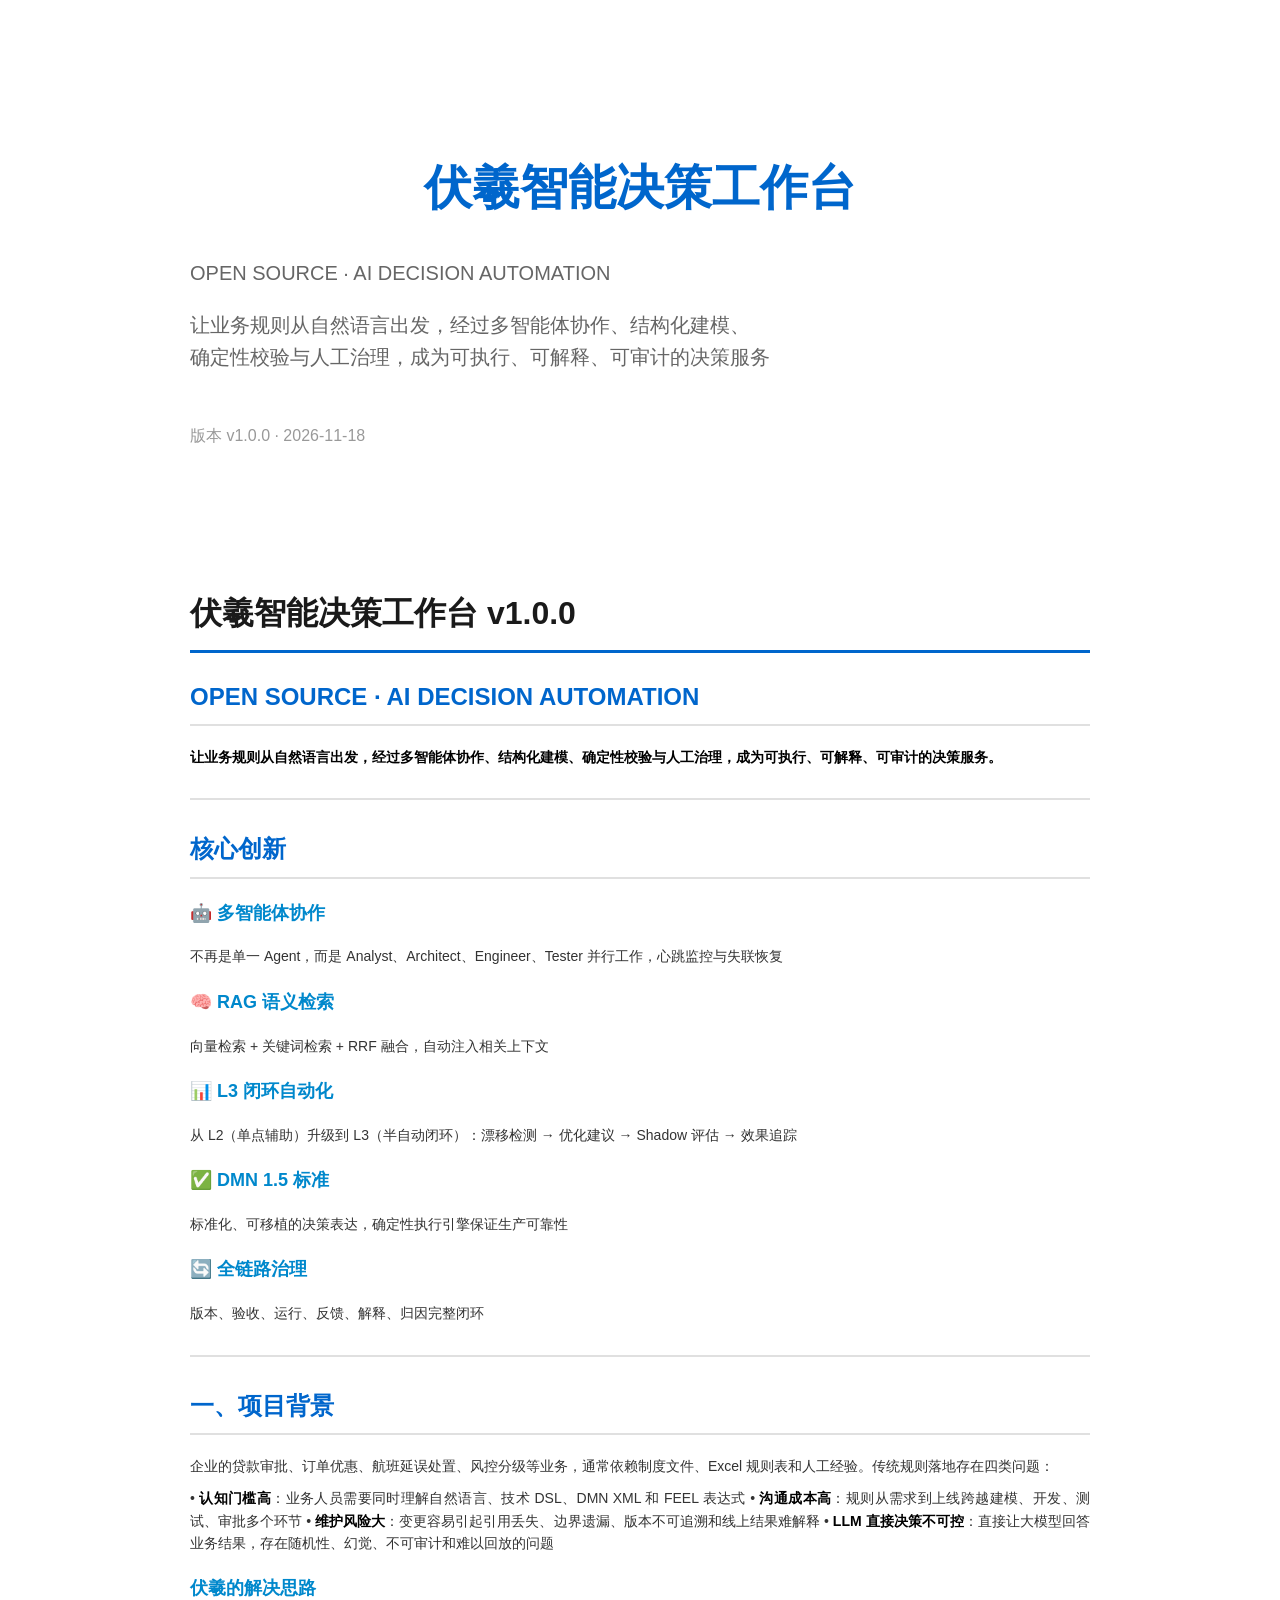
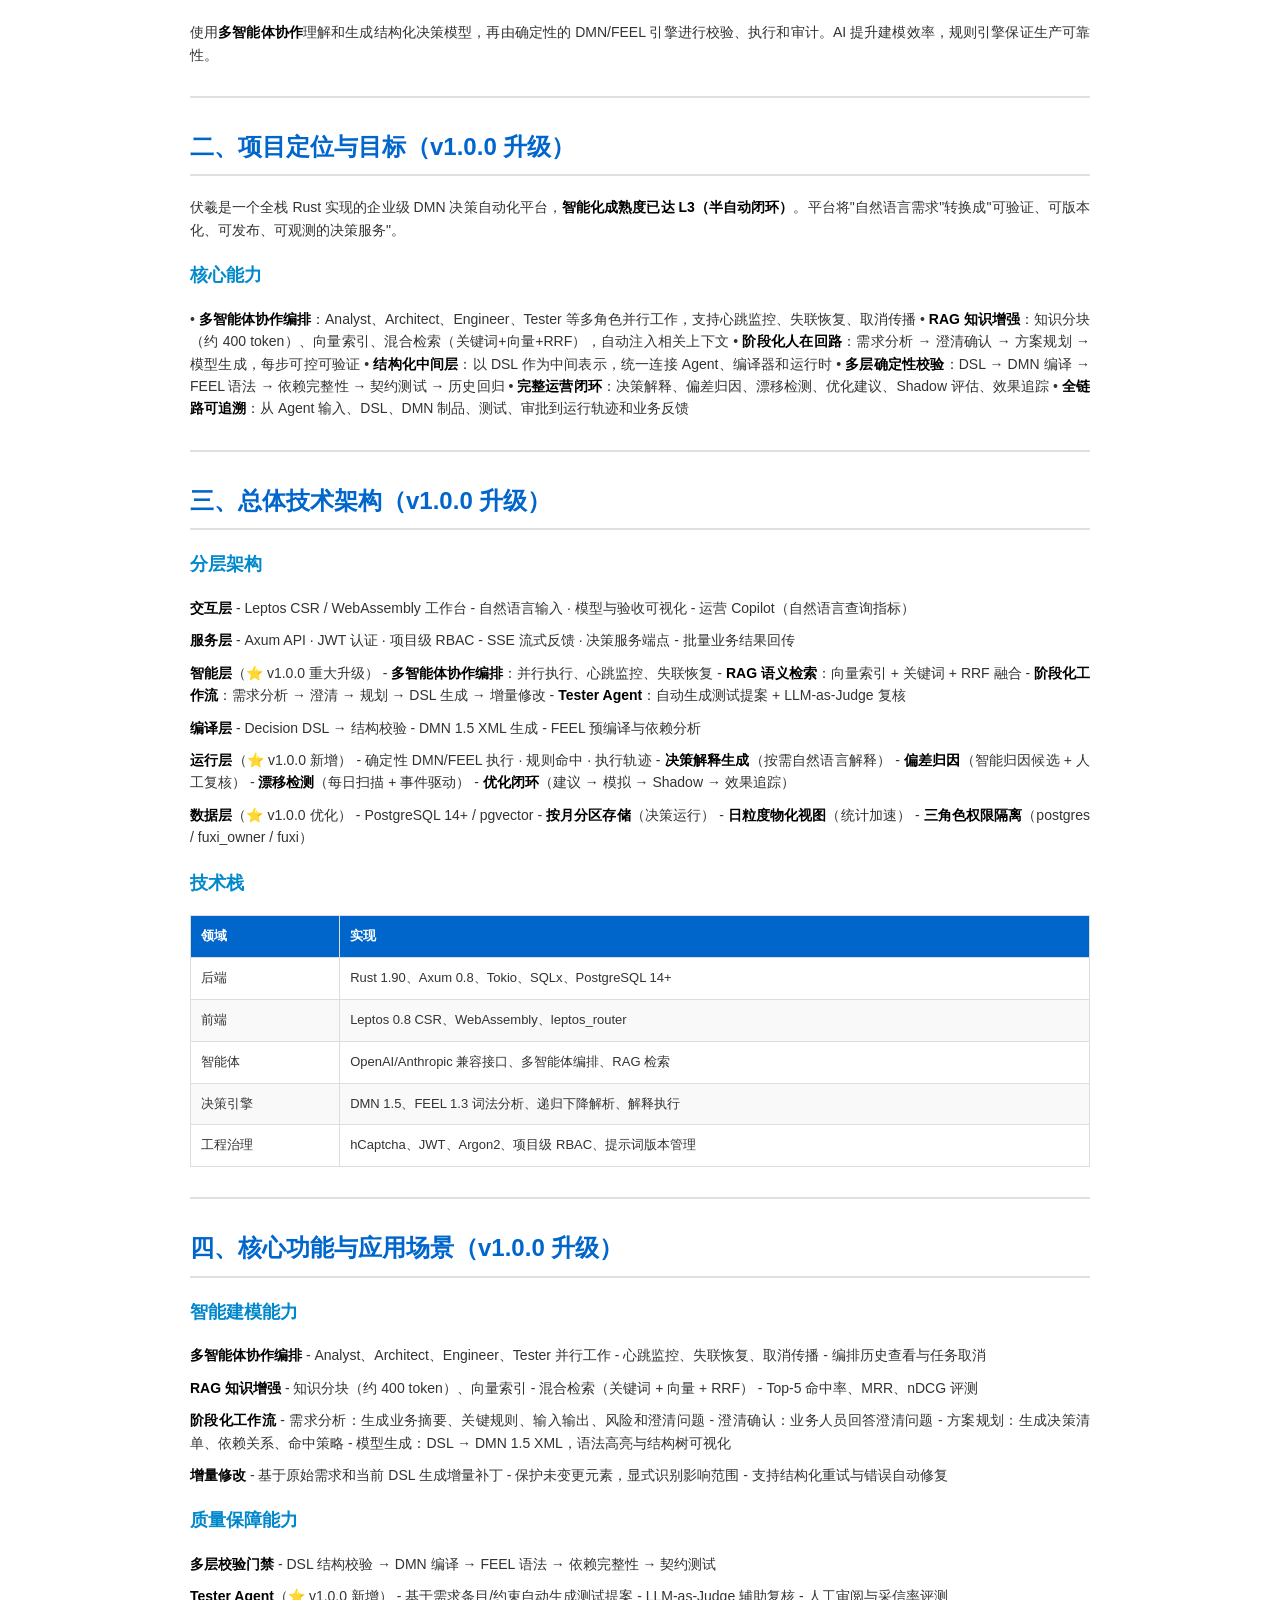
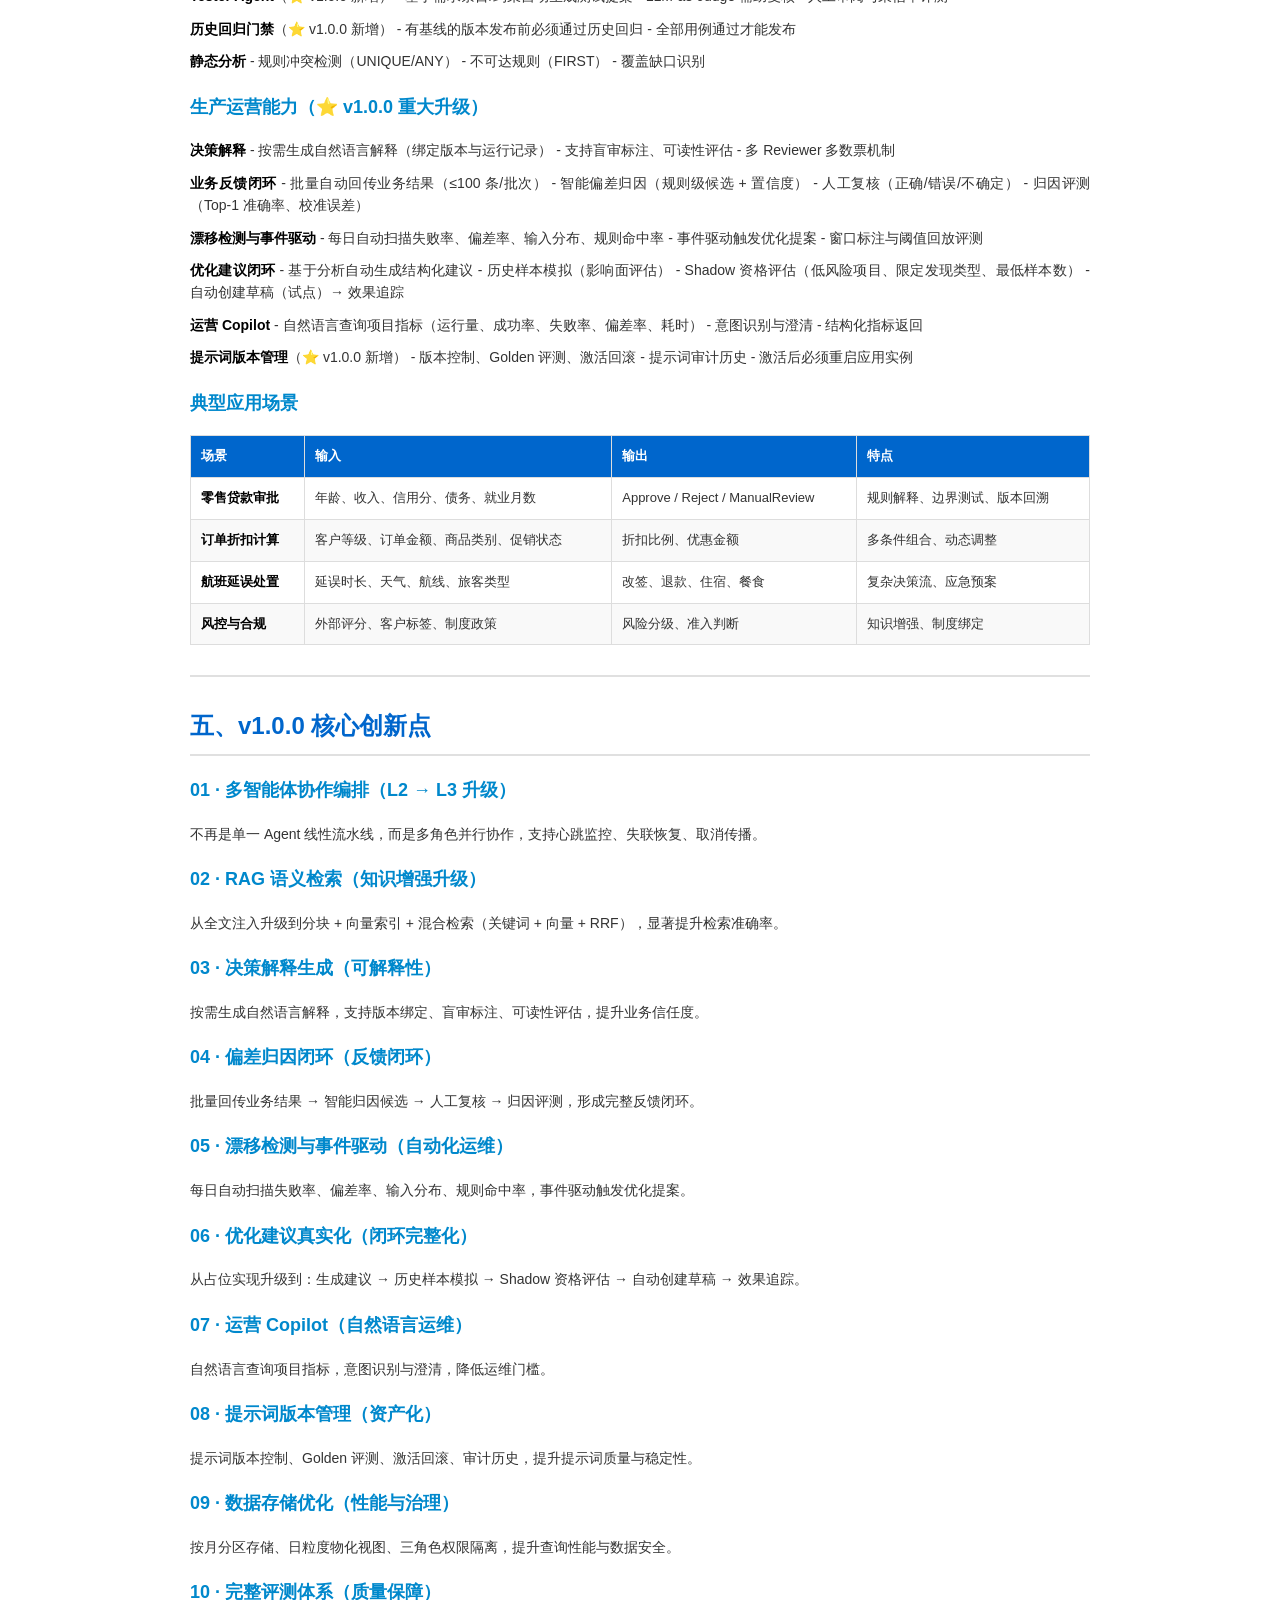
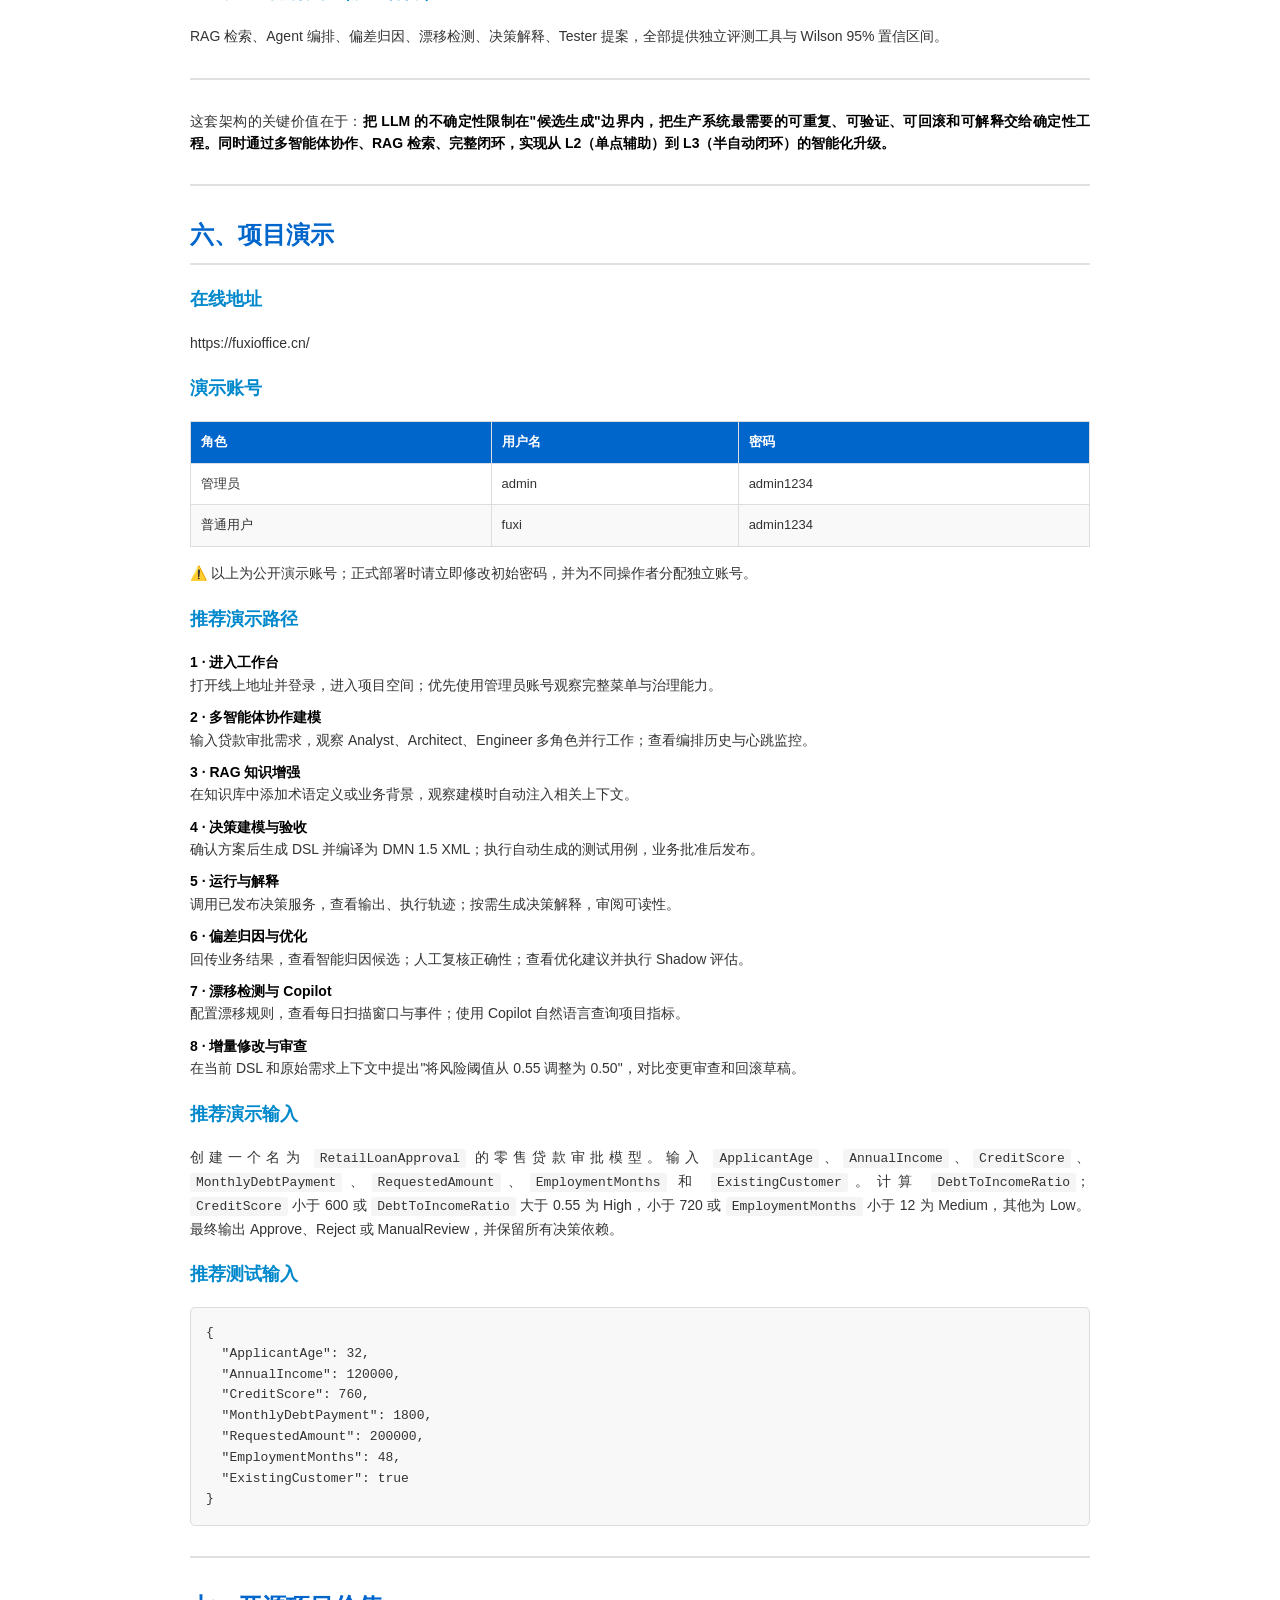
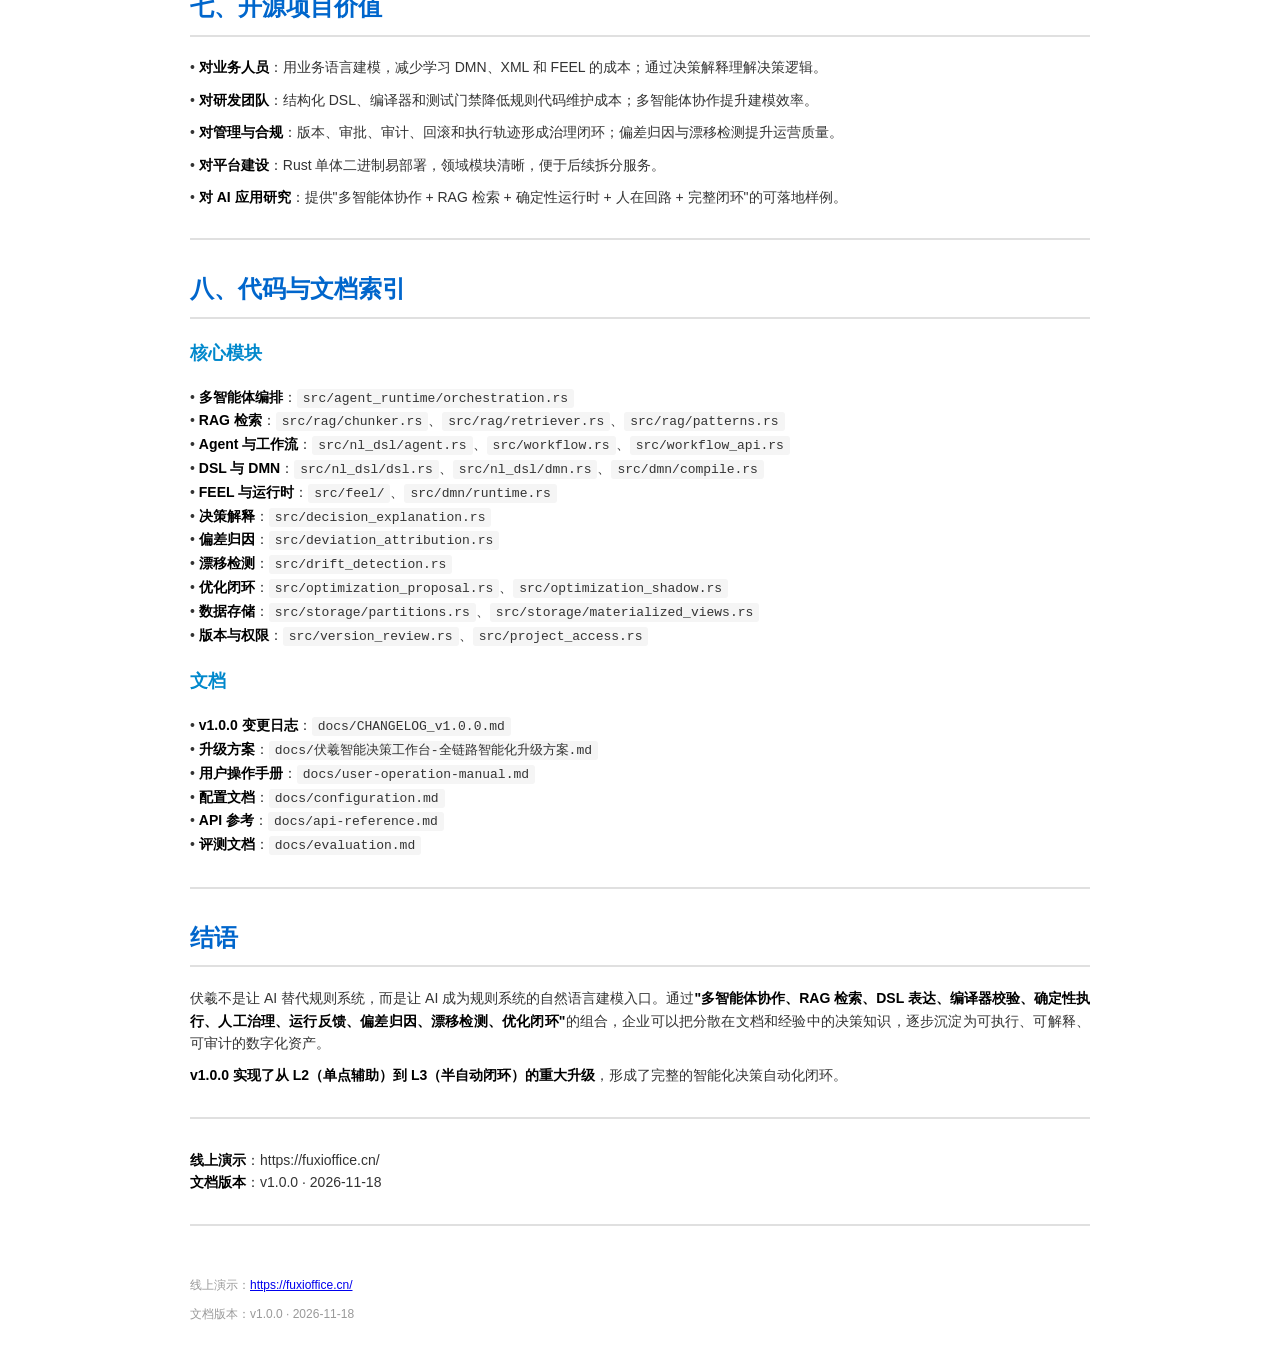
==== docs/project-introduction-v1.0.0.html @ 42975129 "升级1.0.0" ====
<!DOCTYPE html>
<html lang="zh-CN">
<head>
    <meta charset="UTF-8">
    <meta name="viewport" content="width=device-width, initial-scale=1.0">
    <title>伏羲智能决策工作台 v1.0.0 - 产品介绍</title>
    <style>
        @page {
            size: A4;
            margin: 2cm;
        }

        body {
            font-family: -apple-system, BlinkMacSystemFont, "Segoe UI", "PingFang SC", "Hiragino Sans GB", "Microsoft YaHei", "Helvetica Neue", Arial, sans-serif;
            line-height: 1.6;
            color: #333;
            max-width: 900px;
            margin: 0 auto;
            padding: 20px;
            font-size: 14px;
        }

        h1 {
            color: #1a1a1a;
            border-bottom: 3px solid #0066cc;
            padding-bottom: 10px;
            margin-top: 30px;
            font-size: 32px;
        }

        h2 {
            color: #0066cc;
            margin-top: 25px;
            font-size: 24px;
            border-bottom: 2px solid #e0e0e0;
            padding-bottom: 8px;
        }

        h3 {
            color: #0088cc;
            margin-top: 20px;
            font-size: 18px;
        }

        h4 {
            color: #555;
            margin-top: 15px;
            font-size: 16px;
        }

        p {
            margin: 10px 0;
            text-align: justify;
        }

        ul, ol {
            margin: 10px 0;
            padding-left: 30px;
        }

        li {
            margin: 5px 0;
        }

        strong {
            color: #000;
            font-weight: 600;
        }

        code {
            background-color: #f5f5f5;
            padding: 2px 6px;
            border-radius: 3px;
            font-family: "Consolas", "Monaco", "Courier New", monospace;
            font-size: 13px;
        }

        pre {
            background-color: #f8f8f8;
            border: 1px solid #ddd;
            border-radius: 5px;
            padding: 15px;
            overflow-x: auto;
            font-size: 13px;
        }

        pre code {
            background-color: transparent;
            padding: 0;
        }

        table {
            border-collapse: collapse;
            width: 100%;
            margin: 15px 0;
            font-size: 13px;
        }

        th, td {
            border: 1px solid #ddd;
            padding: 10px;
            text-align: left;
        }

        th {
            background-color: #0066cc;
            color: white;
            font-weight: 600;
        }

        tr:nth-child(even) {
            background-color: #f9f9f9;
        }

        hr {
            border: none;
            border-top: 2px solid #e0e0e0;
            margin: 30px 0;
        }

        blockquote {
            border-left: 4px solid #0066cc;
            padding-left: 15px;
            margin-left: 0;
            color: #555;
            font-style: italic;
        }

        .emoji {
            font-size: 1.2em;
        }

        /* 打印样式 */
        @media print {
            body {
                font-size: 12px;
            }

            h1 {
                font-size: 28px;
                page-break-before: always;
            }

            h1:first-of-type {
                page-break-before: avoid;
            }

            h2 {
                font-size: 20px;
                page-break-after: avoid;
            }

            h3 {
                font-size: 16px;
                page-break-after: avoid;
            }

            table, pre {
                page-break-inside: avoid;
            }

            a {
                color: #0066cc;
                text-decoration: none;
            }
        }

        /* 封面样式 */
        .cover {
            text-align: center;
            padding: 100px 0;
            page-break-after: always;
        }

        .cover h1 {
            font-size: 48px;
            color: #0066cc;
            border: none;
            margin-bottom: 20px;
        }

        .cover .subtitle {
            font-size: 20px;
            color: #666;
            margin: 20px 0;
        }

        .cover .version {
            font-size: 16px;
            color: #999;
            margin-top: 50px;
        }
    </style>
</head>
<body>
    <div class="cover">
        <h1>伏羲智能决策工作台</h1>
        <p class="subtitle">OPEN SOURCE · AI DECISION AUTOMATION</p>
        <p class="subtitle">让业务规则从自然语言出发，经过多智能体协作、结构化建模、<br>确定性校验与人工治理，成为可执行、可解释、可审计的决策服务</p>
        <p class="version">版本 v1.0.0 · 2026-11-18</p>
    </div>

    <h1 id="v020">伏羲智能决策工作台 v1.0.0</h1>
<h2 id="open-source-ai-decision-automation">OPEN SOURCE · AI DECISION AUTOMATION</h2>
<p><strong>让业务规则从自然语言出发，经过多智能体协作、结构化建模、确定性校验与人工治理，成为可执行、可解释、可审计的决策服务。</strong></p>
<hr />
<h2 id="_1">核心创新</h2>
<h3 id="_2">🤖 多智能体协作</h3>
<p>不再是单一 Agent，而是 Analyst、Architect、Engineer、Tester 并行工作，心跳监控与失联恢复</p>
<h3 id="rag">🧠 RAG 语义检索</h3>
<p>向量检索 + 关键词检索 + RRF 融合，自动注入相关上下文</p>
<h3 id="l3">📊 L3 闭环自动化</h3>
<p>从 L2（单点辅助）升级到 L3（半自动闭环）：漂移检测 → 优化建议 → Shadow 评估 → 效果追踪</p>
<h3 id="dmn-15">✅ DMN 1.5 标准</h3>
<p>标准化、可移植的决策表达，确定性执行引擎保证生产可靠性</p>
<h3 id="_3">🔄 全链路治理</h3>
<p>版本、验收、运行、反馈、解释、归因完整闭环</p>
<hr />
<h2 id="_4">一、项目背景</h2>
<p>企业的贷款审批、订单优惠、航班延误处置、风控分级等业务，通常依赖制度文件、Excel 规则表和人工经验。传统规则落地存在四类问题：</p>
<p>• <strong>认知门槛高</strong>：业务人员需要同时理解自然语言、技术 DSL、DMN XML 和 FEEL 表达式
• <strong>沟通成本高</strong>：规则从需求到上线跨越建模、开发、测试、审批多个环节
• <strong>维护风险大</strong>：变更容易引起引用丢失、边界遗漏、版本不可追溯和线上结果难解释
• <strong>LLM 直接决策不可控</strong>：直接让大模型回答业务结果，存在随机性、幻觉、不可审计和难以回放的问题</p>
<h3 id="_5">伏羲的解决思路</h3>
<p>使用<strong>多智能体协作</strong>理解和生成结构化决策模型，再由确定性的 DMN/FEEL 引擎进行校验、执行和审计。AI 提升建模效率，规则引擎保证生产可靠性。</p>
<hr />
<h2 id="v020_1">二、项目定位与目标（v1.0.0 升级）</h2>
<p>伏羲是一个全栈 Rust 实现的企业级 DMN 决策自动化平台，<strong>智能化成熟度已达 L3（半自动闭环）</strong>。平台将"自然语言需求"转换成"可验证、可版本化、可发布、可观测的决策服务"。</p>
<h3 id="_6">核心能力</h3>
<p>• <strong>多智能体协作编排</strong>：Analyst、Architect、Engineer、Tester 等多角色并行工作，支持心跳监控、失联恢复、取消传播
• <strong>RAG 知识增强</strong>：知识分块（约 400 token）、向量索引、混合检索（关键词+向量+RRF），自动注入相关上下文
• <strong>阶段化人在回路</strong>：需求分析 → 澄清确认 → 方案规划 → 模型生成，每步可控可验证
• <strong>结构化中间层</strong>：以 DSL 作为中间表示，统一连接 Agent、编译器和运行时
• <strong>多层确定性校验</strong>：DSL → DMN 编译 → FEEL 语法 → 依赖完整性 → 契约测试 → 历史回归
• <strong>完整运营闭环</strong>：决策解释、偏差归因、漂移检测、优化建议、Shadow 评估、效果追踪
• <strong>全链路可追溯</strong>：从 Agent 输入、DSL、DMN 制品、测试、审批到运行轨迹和业务反馈</p>
<hr />
<h2 id="v020_2">三、总体技术架构（v1.0.0 升级）</h2>
<h3 id="_7">分层架构</h3>
<p><strong>交互层</strong>
- Leptos CSR / WebAssembly 工作台
- 自然语言输入 · 模型与验收可视化
- 运营 Copilot（自然语言查询指标）</p>
<p><strong>服务层</strong>
- Axum API · JWT 认证 · 项目级 RBAC
- SSE 流式反馈 · 决策服务端点
- 批量业务结果回传</p>
<p><strong>智能层</strong>（⭐ v1.0.0 重大升级）
- <strong>多智能体协作编排</strong>：并行执行、心跳监控、失联恢复
- <strong>RAG 语义检索</strong>：向量索引 + 关键词 + RRF 融合
- <strong>阶段化工作流</strong>：需求分析 → 澄清 → 规划 → DSL 生成 → 增量修改
- <strong>Tester Agent</strong>：自动生成测试提案 + LLM-as-Judge 复核</p>
<p><strong>编译层</strong>
- Decision DSL → 结构校验
- DMN 1.5 XML 生成
- FEEL 预编译与依赖分析</p>
<p><strong>运行层</strong>（⭐ v1.0.0 新增）
- 确定性 DMN/FEEL 执行 · 规则命中 · 执行轨迹
- <strong>决策解释生成</strong>（按需自然语言解释）
- <strong>偏差归因</strong>（智能归因候选 + 人工复核）
- <strong>漂移检测</strong>（每日扫描 + 事件驱动）
- <strong>优化闭环</strong>（建议 → 模拟 → Shadow → 效果追踪）</p>
<p><strong>数据层</strong>（⭐ v1.0.0 优化）
- PostgreSQL 14+ / pgvector
- <strong>按月分区存储</strong>（决策运行）
- <strong>日粒度物化视图</strong>（统计加速）
- <strong>三角色权限隔离</strong>（postgres / fuxi_owner / fuxi）</p>
<h3 id="_8">技术栈</h3>
<table>
<thead>
<tr>
<th>领域</th>
<th>实现</th>
</tr>
</thead>
<tbody>
<tr>
<td>后端</td>
<td>Rust 1.90、Axum 0.8、Tokio、SQLx、PostgreSQL 14+</td>
</tr>
<tr>
<td>前端</td>
<td>Leptos 0.8 CSR、WebAssembly、leptos_router</td>
</tr>
<tr>
<td>智能体</td>
<td>OpenAI/Anthropic 兼容接口、多智能体编排、RAG 检索</td>
</tr>
<tr>
<td>决策引擎</td>
<td>DMN 1.5、FEEL 1.3 词法分析、递归下降解析、解释执行</td>
</tr>
<tr>
<td>工程治理</td>
<td>hCaptcha、JWT、Argon2、项目级 RBAC、提示词版本管理</td>
</tr>
</tbody>
</table>
<hr />
<h2 id="v020_3">四、核心功能与应用场景（v1.0.0 升级）</h2>
<h3 id="_9">智能建模能力</h3>
<p><strong>多智能体协作编排</strong>
- Analyst、Architect、Engineer、Tester 并行工作
- 心跳监控、失联恢复、取消传播
- 编排历史查看与任务取消</p>
<p><strong>RAG 知识增强</strong>
- 知识分块（约 400 token）、向量索引
- 混合检索（关键词 + 向量 + RRF）
- Top-5 命中率、MRR、nDCG 评测</p>
<p><strong>阶段化工作流</strong>
- 需求分析：生成业务摘要、关键规则、输入输出、风险和澄清问题
- 澄清确认：业务人员回答澄清问题
- 方案规划：生成决策清单、依赖关系、命中策略
- 模型生成：DSL → DMN 1.5 XML，语法高亮与结构树可视化</p>
<p><strong>增量修改</strong>
- 基于原始需求和当前 DSL 生成增量补丁
- 保护未变更元素，显式识别影响范围
- 支持结构化重试与错误自动修复</p>
<h3 id="_10">质量保障能力</h3>
<p><strong>多层校验门禁</strong>
- DSL 结构校验 → DMN 编译 → FEEL 语法 → 依赖完整性 → 契约测试</p>
<p><strong>Tester Agent</strong>（⭐ v1.0.0 新增）
- 基于需求条目/约束自动生成测试提案
- LLM-as-Judge 辅助复核
- 人工审阅与采信率评测</p>
<p><strong>历史回归门禁</strong>（⭐ v1.0.0 新增）
- 有基线的版本发布前必须通过历史回归
- 全部用例通过才能发布</p>
<p><strong>静态分析</strong>
- 规则冲突检测（UNIQUE/ANY）
- 不可达规则（FIRST）
- 覆盖缺口识别</p>
<h3 id="v020_4">生产运营能力（⭐ v1.0.0 重大升级）</h3>
<p><strong>决策解释</strong>
- 按需生成自然语言解释（绑定版本与运行记录）
- 支持盲审标注、可读性评估
- 多 Reviewer 多数票机制</p>
<p><strong>业务反馈闭环</strong>
- 批量自动回传业务结果（≤100 条/批次）
- 智能偏差归因（规则级候选 + 置信度）
- 人工复核（正确/错误/不确定）
- 归因评测（Top-1 准确率、校准误差）</p>
<p><strong>漂移检测与事件驱动</strong>
- 每日自动扫描失败率、偏差率、输入分布、规则命中率
- 事件驱动触发优化提案
- 窗口标注与阈值回放评测</p>
<p><strong>优化建议闭环</strong>
- 基于分析自动生成结构化建议
- 历史样本模拟（影响面评估）
- Shadow 资格评估（低风险项目、限定发现类型、最低样本数）
- 自动创建草稿（试点）→ 效果追踪</p>
<p><strong>运营 Copilot</strong>
- 自然语言查询项目指标（运行量、成功率、失败率、偏差率、耗时）
- 意图识别与澄清
- 结构化指标返回</p>
<p><strong>提示词版本管理</strong>（⭐ v1.0.0 新增）
- 版本控制、Golden 评测、激活回滚
- 提示词审计历史
- 激活后必须重启应用实例</p>
<h3 id="_11">典型应用场景</h3>
<table>
<thead>
<tr>
<th>场景</th>
<th>输入</th>
<th>输出</th>
<th>特点</th>
</tr>
</thead>
<tbody>
<tr>
<td><strong>零售贷款审批</strong></td>
<td>年龄、收入、信用分、债务、就业月数</td>
<td>Approve / Reject / ManualReview</td>
<td>规则解释、边界测试、版本回溯</td>
</tr>
<tr>
<td><strong>订单折扣计算</strong></td>
<td>客户等级、订单金额、商品类别、促销状态</td>
<td>折扣比例、优惠金额</td>
<td>多条件组合、动态调整</td>
</tr>
<tr>
<td><strong>航班延误处置</strong></td>
<td>延误时长、天气、航线、旅客类型</td>
<td>改签、退款、住宿、餐食</td>
<td>复杂决策流、应急预案</td>
</tr>
<tr>
<td><strong>风控与合规</strong></td>
<td>外部评分、客户标签、制度政策</td>
<td>风险分级、准入判断</td>
<td>知识增强、制度绑定</td>
</tr>
</tbody>
</table>
<hr />
<h2 id="v020_5">五、v1.0.0 核心创新点</h2>
<h3 id="01-l2-l3">01 · 多智能体协作编排（L2 → L3 升级）</h3>
<p>不再是单一 Agent 线性流水线，而是多角色并行协作，支持心跳监控、失联恢复、取消传播。</p>
<h3 id="02-rag">02 · RAG 语义检索（知识增强升级）</h3>
<p>从全文注入升级到分块 + 向量索引 + 混合检索（关键词 + 向量 + RRF），显著提升检索准确率。</p>
<h3 id="03">03 · 决策解释生成（可解释性）</h3>
<p>按需生成自然语言解释，支持版本绑定、盲审标注、可读性评估，提升业务信任度。</p>
<h3 id="04">04 · 偏差归因闭环（反馈闭环）</h3>
<p>批量回传业务结果 → 智能归因候选 → 人工复核 → 归因评测，形成完整反馈闭环。</p>
<h3 id="05">05 · 漂移检测与事件驱动（自动化运维）</h3>
<p>每日自动扫描失败率、偏差率、输入分布、规则命中率，事件驱动触发优化提案。</p>
<h3 id="06">06 · 优化建议真实化（闭环完整化）</h3>
<p>从占位实现升级到：生成建议 → 历史样本模拟 → Shadow 资格评估 → 自动创建草稿 → 效果追踪。</p>
<h3 id="07-copilot">07 · 运营 Copilot（自然语言运维）</h3>
<p>自然语言查询项目指标，意图识别与澄清，降低运维门槛。</p>
<h3 id="08">08 · 提示词版本管理（资产化）</h3>
<p>提示词版本控制、Golden 评测、激活回滚、审计历史，提升提示词质量与稳定性。</p>
<h3 id="09">09 · 数据存储优化（性能与治理）</h3>
<p>按月分区存储、日粒度物化视图、三角色权限隔离，提升查询性能与数据安全。</p>
<h3 id="10">10 · 完整评测体系（质量保障）</h3>
<p>RAG 检索、Agent 编排、偏差归因、漂移检测、决策解释、Tester 提案，全部提供独立评测工具与 Wilson 95% 置信区间。</p>
<hr />
<p>这套架构的关键价值在于：<strong>把 LLM 的不确定性限制在"候选生成"边界内，把生产系统最需要的可重复、可验证、可回滚和可解释交给确定性工程。同时通过多智能体协作、RAG 检索、完整闭环，实现从 L2（单点辅助）到 L3（半自动闭环）的智能化升级。</strong></p>
<hr />
<h2 id="_12">六、项目演示</h2>
<h3 id="_13">在线地址</h3>
<p>https://fuxioffice.cn/</p>
<h3 id="_14">演示账号</h3>
<table>
<thead>
<tr>
<th>角色</th>
<th>用户名</th>
<th>密码</th>
</tr>
</thead>
<tbody>
<tr>
<td>管理员</td>
<td>admin</td>
<td>admin1234</td>
</tr>
<tr>
<td>普通用户</td>
<td>fuxi</td>
<td>admin1234</td>
</tr>
</tbody>
</table>
<p>⚠️ 以上为公开演示账号；正式部署时请立即修改初始密码，并为不同操作者分配独立账号。</p>
<h3 id="_15">推荐演示路径</h3>
<p><strong>1 · 进入工作台</strong><br />
打开线上地址并登录，进入项目空间；优先使用管理员账号观察完整菜单与治理能力。</p>
<p><strong>2 · 多智能体协作建模</strong><br />
输入贷款审批需求，观察 Analyst、Architect、Engineer 多角色并行工作；查看编排历史与心跳监控。</p>
<p><strong>3 · RAG 知识增强</strong><br />
在知识库中添加术语定义或业务背景，观察建模时自动注入相关上下文。</p>
<p><strong>4 · 决策建模与验收</strong><br />
确认方案后生成 DSL 并编译为 DMN 1.5 XML；执行自动生成的测试用例，业务批准后发布。</p>
<p><strong>5 · 运行与解释</strong><br />
调用已发布决策服务，查看输出、执行轨迹；按需生成决策解释，审阅可读性。</p>
<p><strong>6 · 偏差归因与优化</strong><br />
回传业务结果，查看智能归因候选；人工复核正确性；查看优化建议并执行 Shadow 评估。</p>
<p><strong>7 · 漂移检测与 Copilot</strong><br />
配置漂移规则，查看每日扫描窗口与事件；使用 Copilot 自然语言查询项目指标。</p>
<p><strong>8 · 增量修改与审查</strong><br />
在当前 DSL 和原始需求上下文中提出"将风险阈值从 0.55 调整为 0.50"，对比变更审查和回滚草稿。</p>
<h3 id="_16">推荐演示输入</h3>
<p>创建一个名为 <code>RetailLoanApproval</code> 的零售贷款审批模型。输入 <code>ApplicantAge</code>、<code>AnnualIncome</code>、<code>CreditScore</code>、<code>MonthlyDebtPayment</code>、<code>RequestedAmount</code>、<code>EmploymentMonths</code> 和 <code>ExistingCustomer</code>。计算 <code>DebtToIncomeRatio</code>；<code>CreditScore</code> 小于 600 或 <code>DebtToIncomeRatio</code> 大于 0.55 为 High，小于 720 或 <code>EmploymentMonths</code> 小于 12 为 Medium，其他为 Low。最终输出 Approve、Reject 或 ManualReview，并保留所有决策依赖。</p>
<h3 id="_17">推荐测试输入</h3>
<pre class="codehilite"><code class="language-json">{
  &quot;ApplicantAge&quot;: 32,
  &quot;AnnualIncome&quot;: 120000,
  &quot;CreditScore&quot;: 760,
  &quot;MonthlyDebtPayment&quot;: 1800,
  &quot;RequestedAmount&quot;: 200000,
  &quot;EmploymentMonths&quot;: 48,
  &quot;ExistingCustomer&quot;: true
}
</code></pre>

<hr />
<h2 id="_18">七、开源项目价值</h2>
<p>• <strong>对业务人员</strong>：用业务语言建模，减少学习 DMN、XML 和 FEEL 的成本；通过决策解释理解决策逻辑。</p>
<p>• <strong>对研发团队</strong>：结构化 DSL、编译器和测试门禁降低规则代码维护成本；多智能体协作提升建模效率。</p>
<p>• <strong>对管理与合规</strong>：版本、审批、审计、回滚和执行轨迹形成治理闭环；偏差归因与漂移检测提升运营质量。</p>
<p>• <strong>对平台建设</strong>：Rust 单体二进制易部署，领域模块清晰，便于后续拆分服务。</p>
<p>• <strong>对 AI 应用研究</strong>：提供"多智能体协作 + RAG 检索 + 确定性运行时 + 人在回路 + 完整闭环"的可落地样例。</p>
<hr />
<h2 id="_19">八、代码与文档索引</h2>
<h3 id="_20">核心模块</h3>
<p>• <strong>多智能体编排</strong>：<code>src/agent_runtime/orchestration.rs</code><br />
• <strong>RAG 检索</strong>：<code>src/rag/chunker.rs</code>、<code>src/rag/retriever.rs</code>、<code>src/rag/patterns.rs</code><br />
• <strong>Agent 与工作流</strong>：<code>src/nl_dsl/agent.rs</code>、<code>src/workflow.rs</code>、<code>src/workflow_api.rs</code><br />
• <strong>DSL 与 DMN</strong>：<code>src/nl_dsl/dsl.rs</code>、<code>src/nl_dsl/dmn.rs</code>、<code>src/dmn/compile.rs</code><br />
• <strong>FEEL 与运行时</strong>：<code>src/feel/</code>、<code>src/dmn/runtime.rs</code><br />
• <strong>决策解释</strong>：<code>src/decision_explanation.rs</code><br />
• <strong>偏差归因</strong>：<code>src/deviation_attribution.rs</code><br />
• <strong>漂移检测</strong>：<code>src/drift_detection.rs</code><br />
• <strong>优化闭环</strong>：<code>src/optimization_proposal.rs</code>、<code>src/optimization_shadow.rs</code><br />
• <strong>数据存储</strong>：<code>src/storage/partitions.rs</code>、<code>src/storage/materialized_views.rs</code><br />
• <strong>版本与权限</strong>：<code>src/version_review.rs</code>、<code>src/project_access.rs</code></p>
<h3 id="_21">文档</h3>
<p>• <strong>v1.0.0 变更日志</strong>：<code>docs/CHANGELOG_v1.0.0.md</code><br />
• <strong>升级方案</strong>：<code>docs/伏羲智能决策工作台-全链路智能化升级方案.md</code><br />
• <strong>用户操作手册</strong>：<code>docs/user-operation-manual.md</code><br />
• <strong>配置文档</strong>：<code>docs/configuration.md</code><br />
• <strong>API 参考</strong>：<code>docs/api-reference.md</code><br />
• <strong>评测文档</strong>：<code>docs/evaluation.md</code></p>
<hr />
<h2 id="_22">结语</h2>
<p>伏羲不是让 AI 替代规则系统，而是让 AI 成为规则系统的自然语言建模入口。通过<strong>"多智能体协作、RAG 检索、DSL 表达、编译器校验、确定性执行、人工治理、运行反馈、偏差归因、漂移检测、优化闭环"</strong>的组合，企业可以把分散在文档和经验中的决策知识，逐步沉淀为可执行、可解释、可审计的数字化资产。</p>
<p><strong>v1.0.0 实现了从 L2（单点辅助）到 L3（半自动闭环）的重大升级</strong>，形成了完整的智能化决策自动化闭环。</p>
<hr />
<p><strong>线上演示</strong>：https://fuxioffice.cn/<br />
<strong>文档版本</strong>：v1.0.0 · 2026-11-18</p>

    <hr>
    <footer style="text-align: center; color: #999; font-size: 12px; margin-top: 50px;">
        <p>线上演示：<a href="https://fuxioffice.cn/">https://fuxioffice.cn/</a></p>
        <p>文档版本：v1.0.0 · 2026-11-18</p>
    </footer>
</body>
</html>
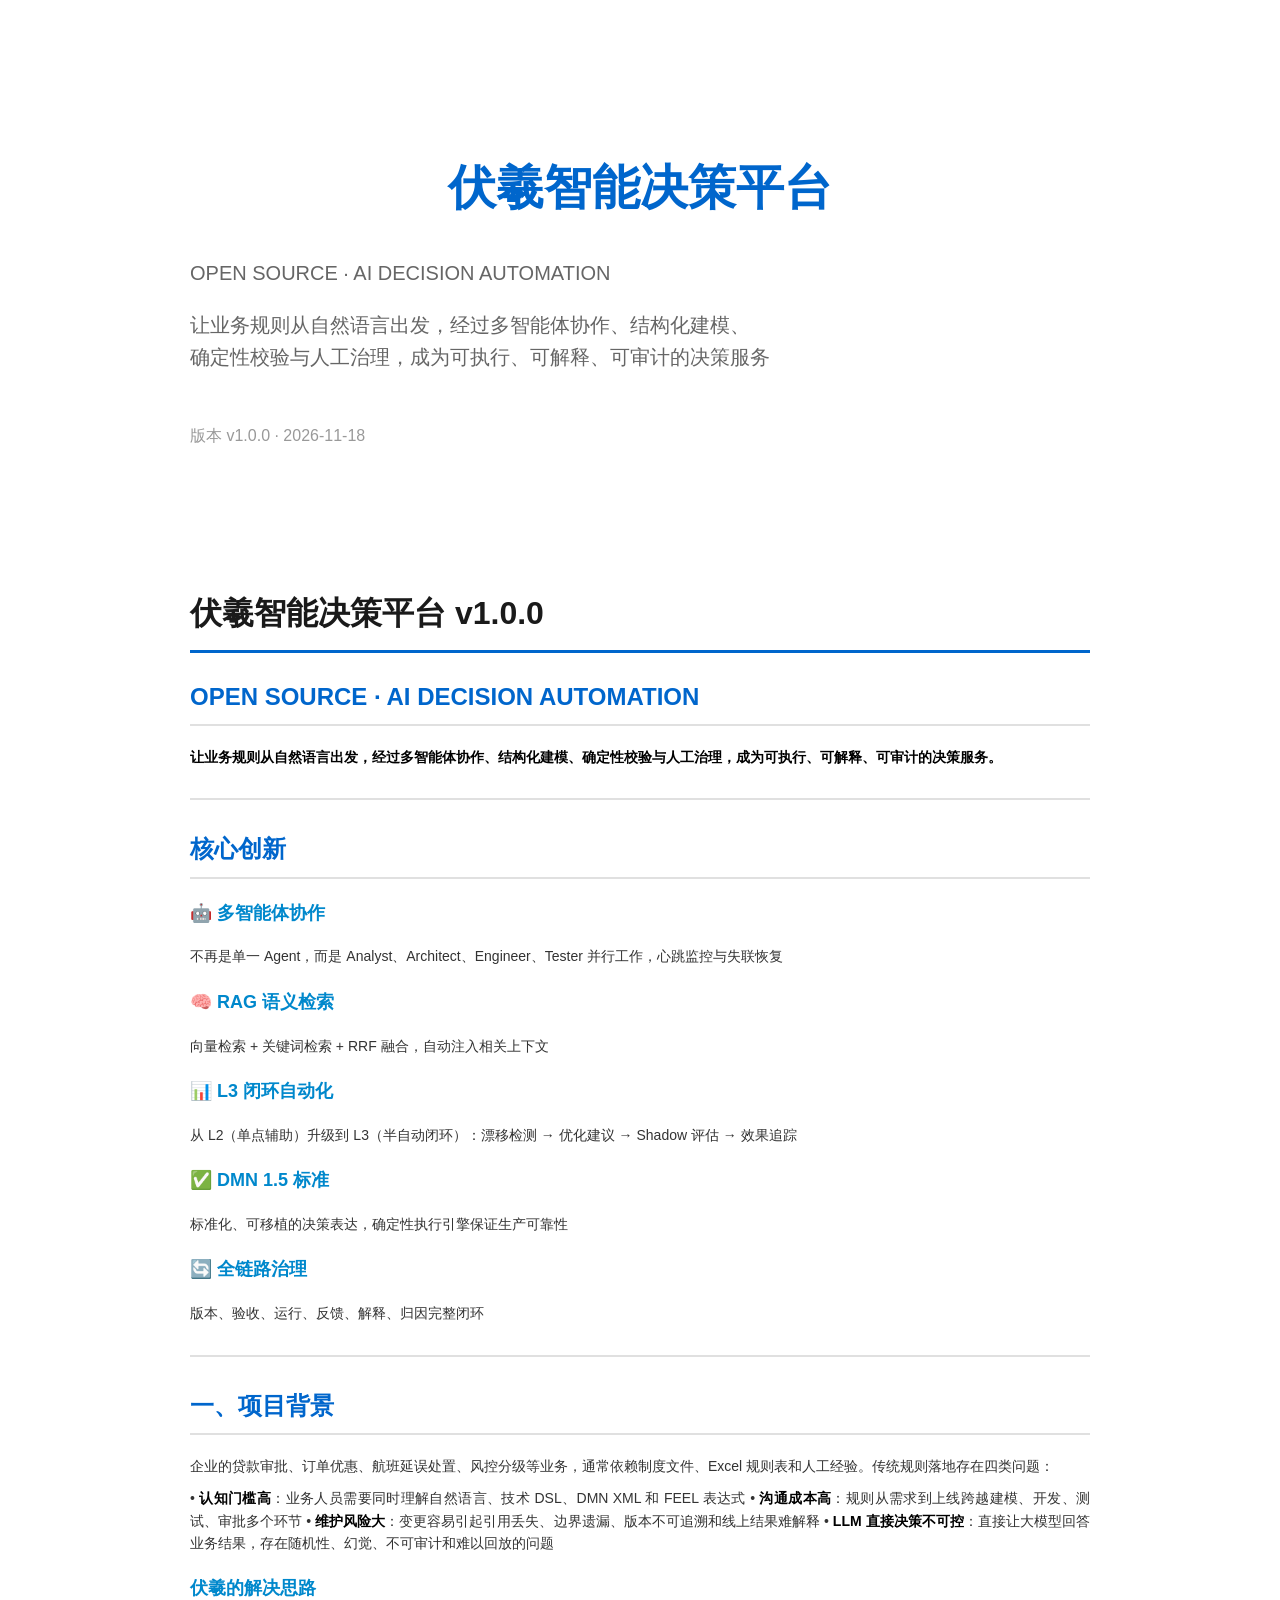
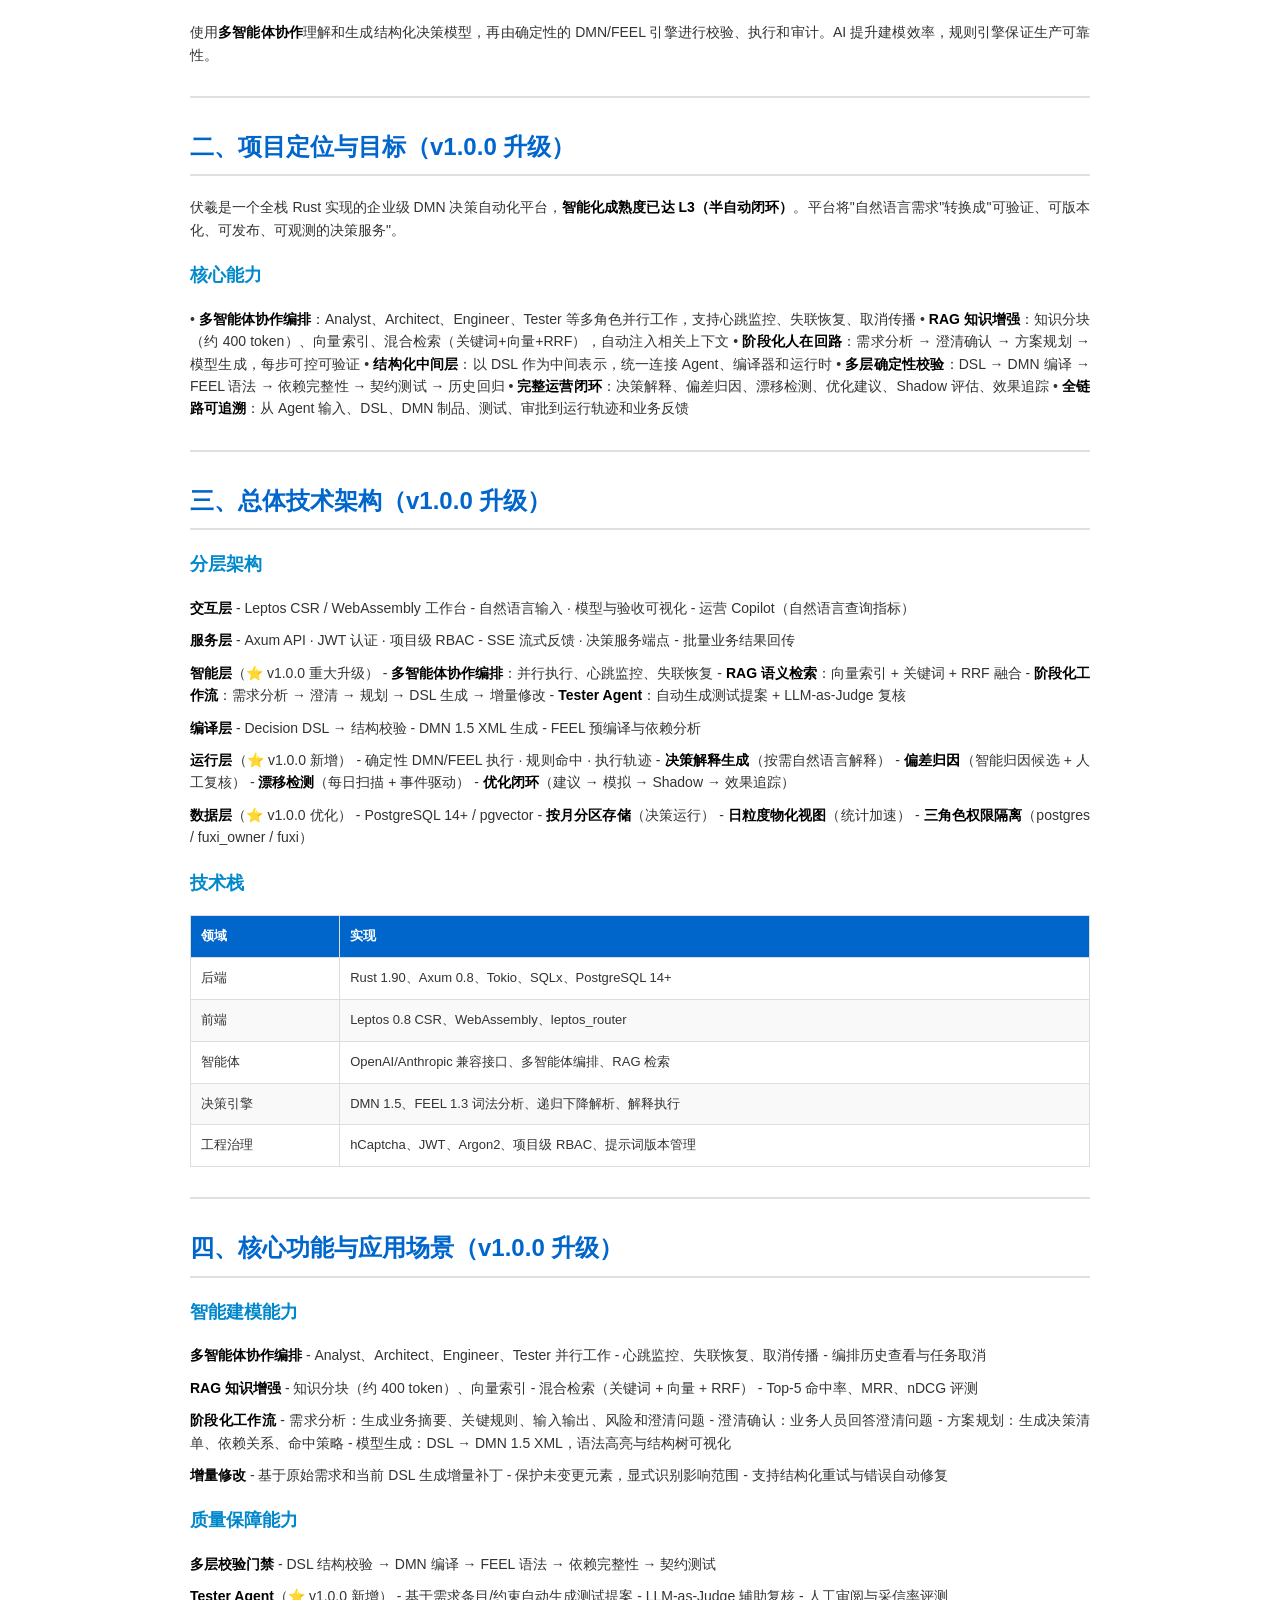
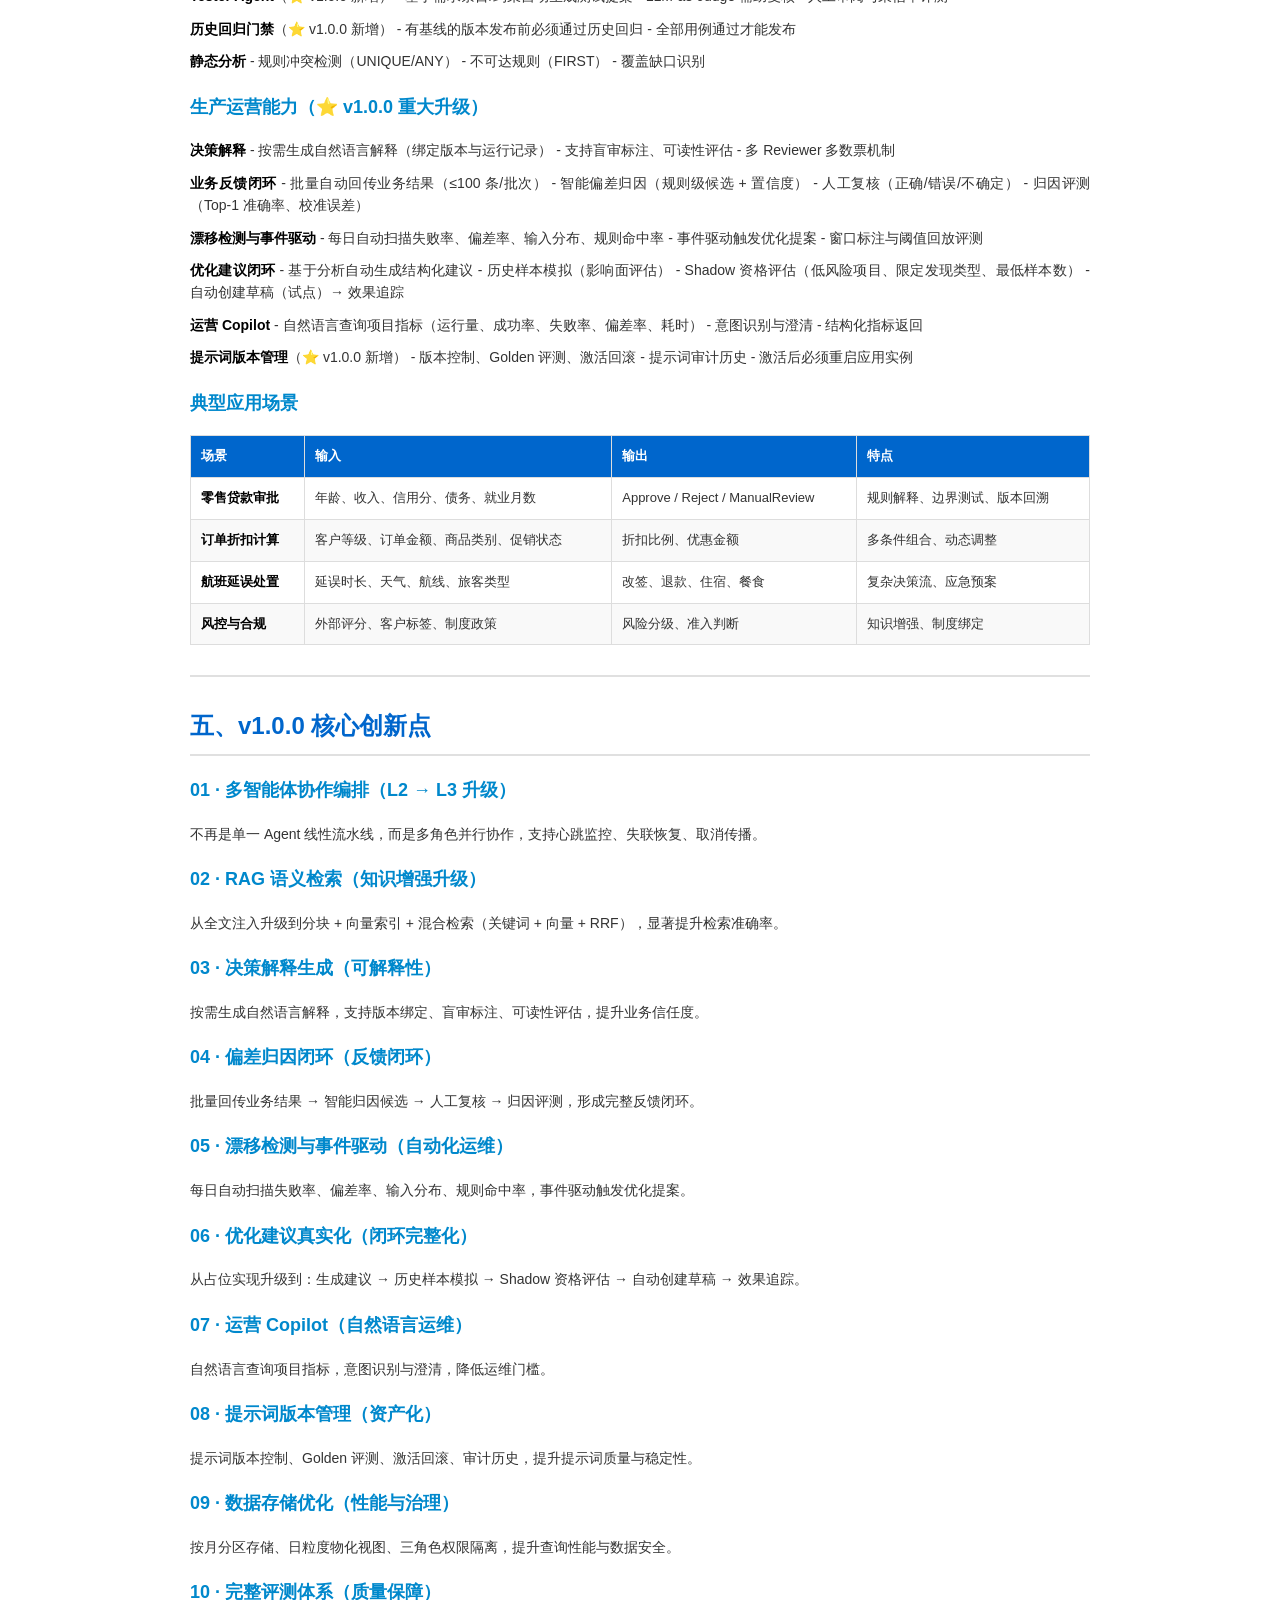
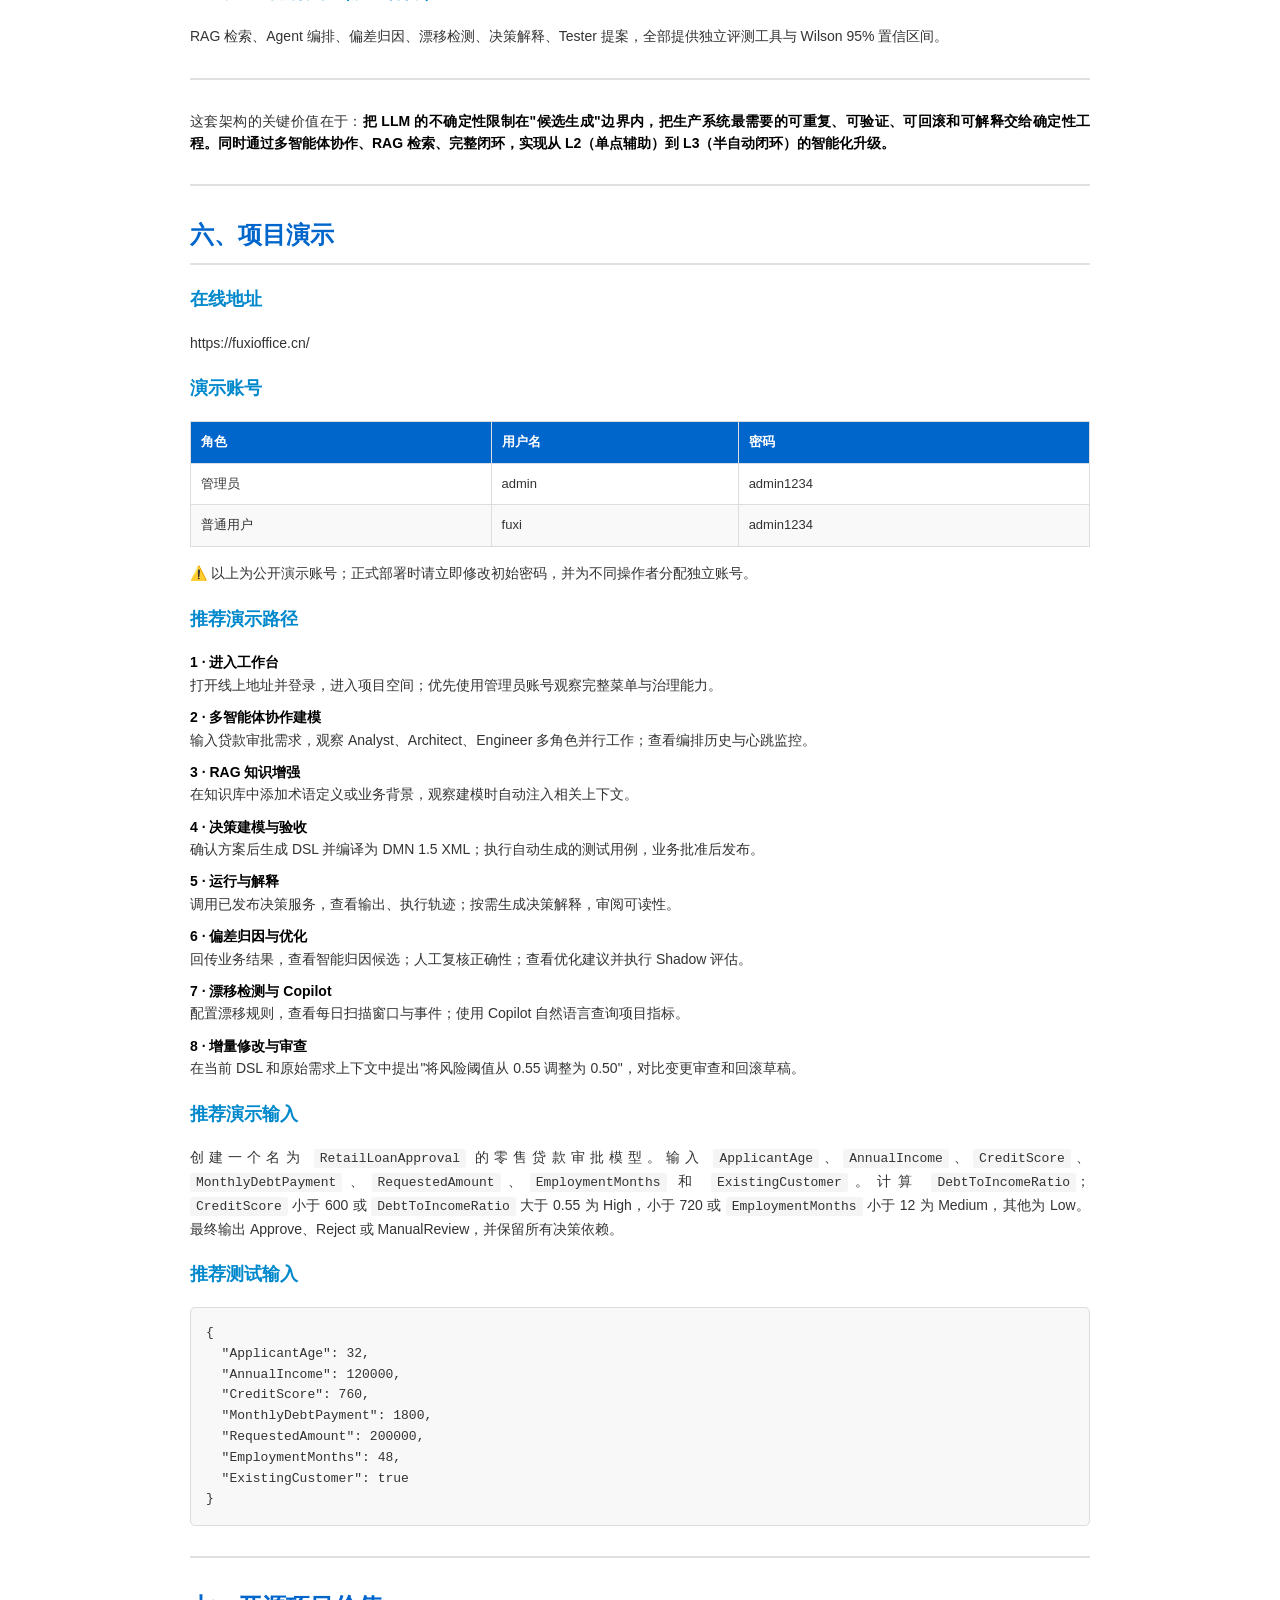
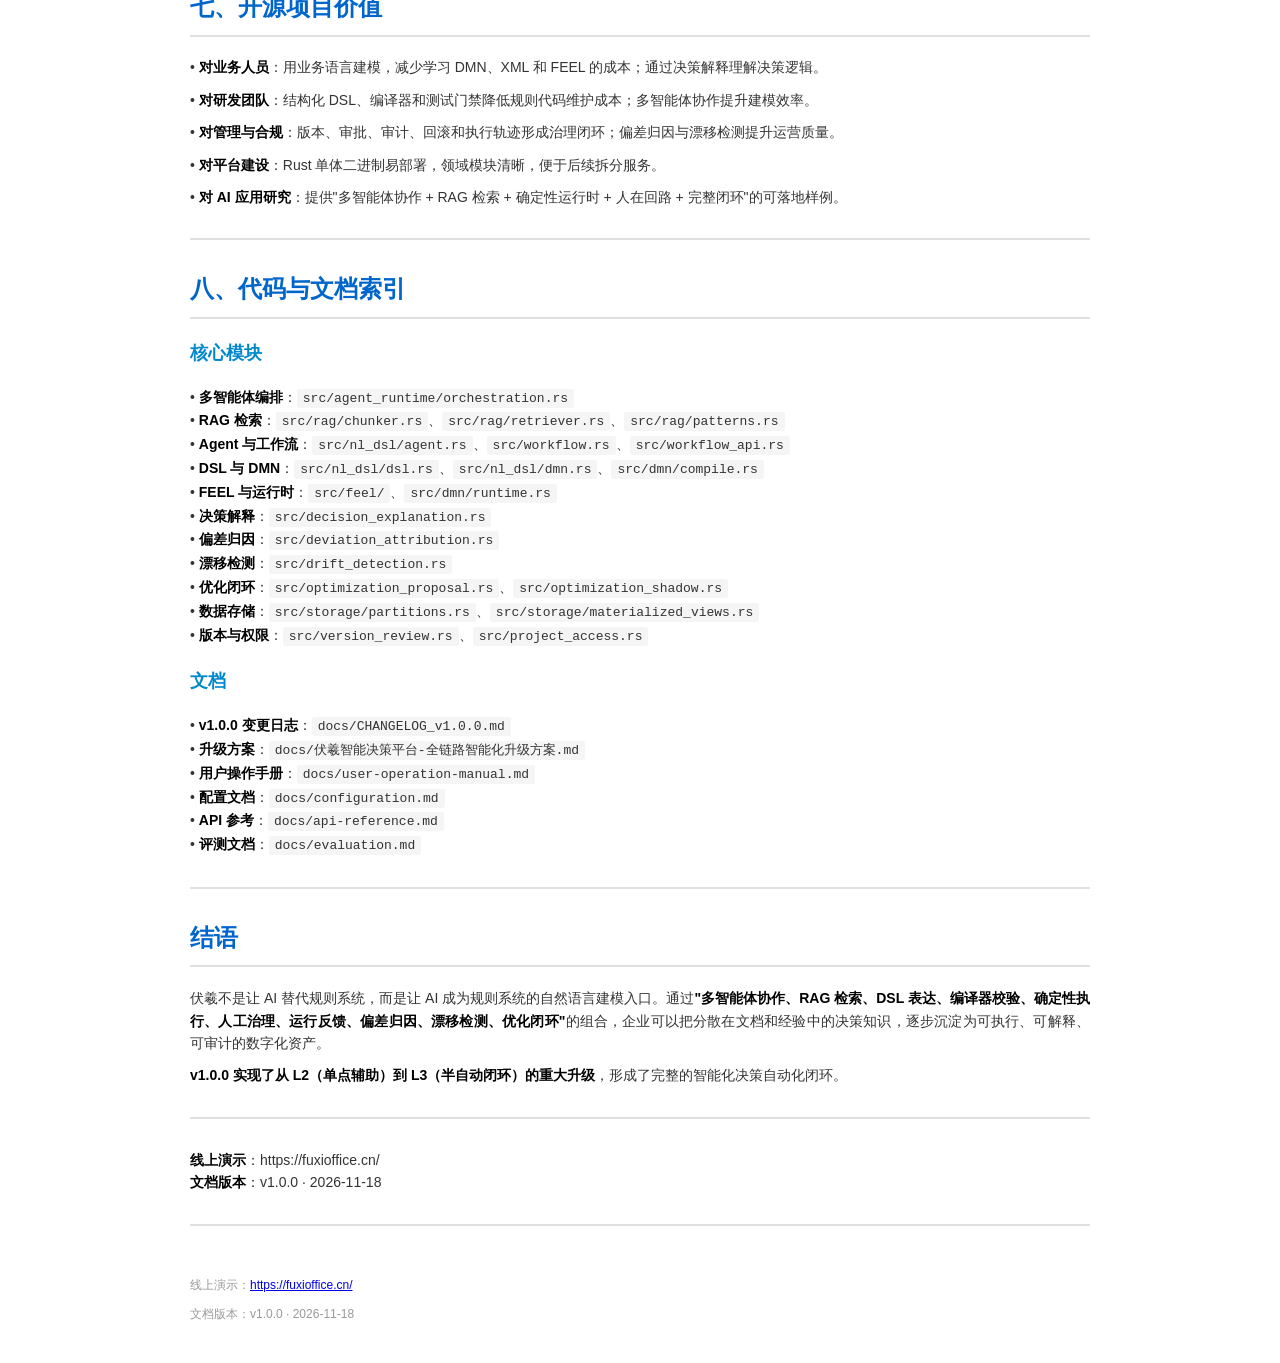
==== commit 28c4ff22: "升级1.0.0" ====
--- a/docs/project-introduction-v1.0.0.html
+++ b/docs/project-introduction-v1.0.0.html
@@ -3,7 +3,7 @@
 <head>
     <meta charset="UTF-8">
     <meta name="viewport" content="width=device-width, initial-scale=1.0">
-    <title>伏羲智能决策工作台 v1.0.0 - 产品介绍</title>
+    <title>伏羲智能决策平台 v1.0.0 - 产品介绍</title>
     <style>
         @page {
             size: A4;
@@ -194,13 +194,13 @@
 </head>
 <body>
     <div class="cover">
-        <h1>伏羲智能决策工作台</h1>
+        <h1>伏羲智能决策平台</h1>
         <p class="subtitle">OPEN SOURCE · AI DECISION AUTOMATION</p>
         <p class="subtitle">让业务规则从自然语言出发，经过多智能体协作、结构化建模、<br>确定性校验与人工治理，成为可执行、可解释、可审计的决策服务</p>
         <p class="version">版本 v1.0.0 · 2026-11-18</p>
     </div>
 
-    <h1 id="v020">伏羲智能决策工作台 v1.0.0</h1>
+    <h1 id="v020">伏羲智能决策平台 v1.0.0</h1>
 <h2 id="open-source-ai-decision-automation">OPEN SOURCE · AI DECISION AUTOMATION</h2>
 <p><strong>让业务规则从自然语言出发，经过多智能体协作、结构化建模、确定性校验与人工治理，成为可执行、可解释、可审计的决策服务。</strong></p>
 <hr />
@@ -500,7 +500,7 @@
 • <strong>版本与权限</strong>：<code>src/version_review.rs</code>、<code>src/project_access.rs</code></p>
 <h3 id="_21">文档</h3>
 <p>• <strong>v1.0.0 变更日志</strong>：<code>docs/CHANGELOG_v1.0.0.md</code><br />
-• <strong>升级方案</strong>：<code>docs/伏羲智能决策工作台-全链路智能化升级方案.md</code><br />
+• <strong>升级方案</strong>：<code>docs/伏羲智能决策平台-全链路智能化升级方案.md</code><br />
 • <strong>用户操作手册</strong>：<code>docs/user-operation-manual.md</code><br />
 • <strong>配置文档</strong>：<code>docs/configuration.md</code><br />
 • <strong>API 参考</strong>：<code>docs/api-reference.md</code><br />
